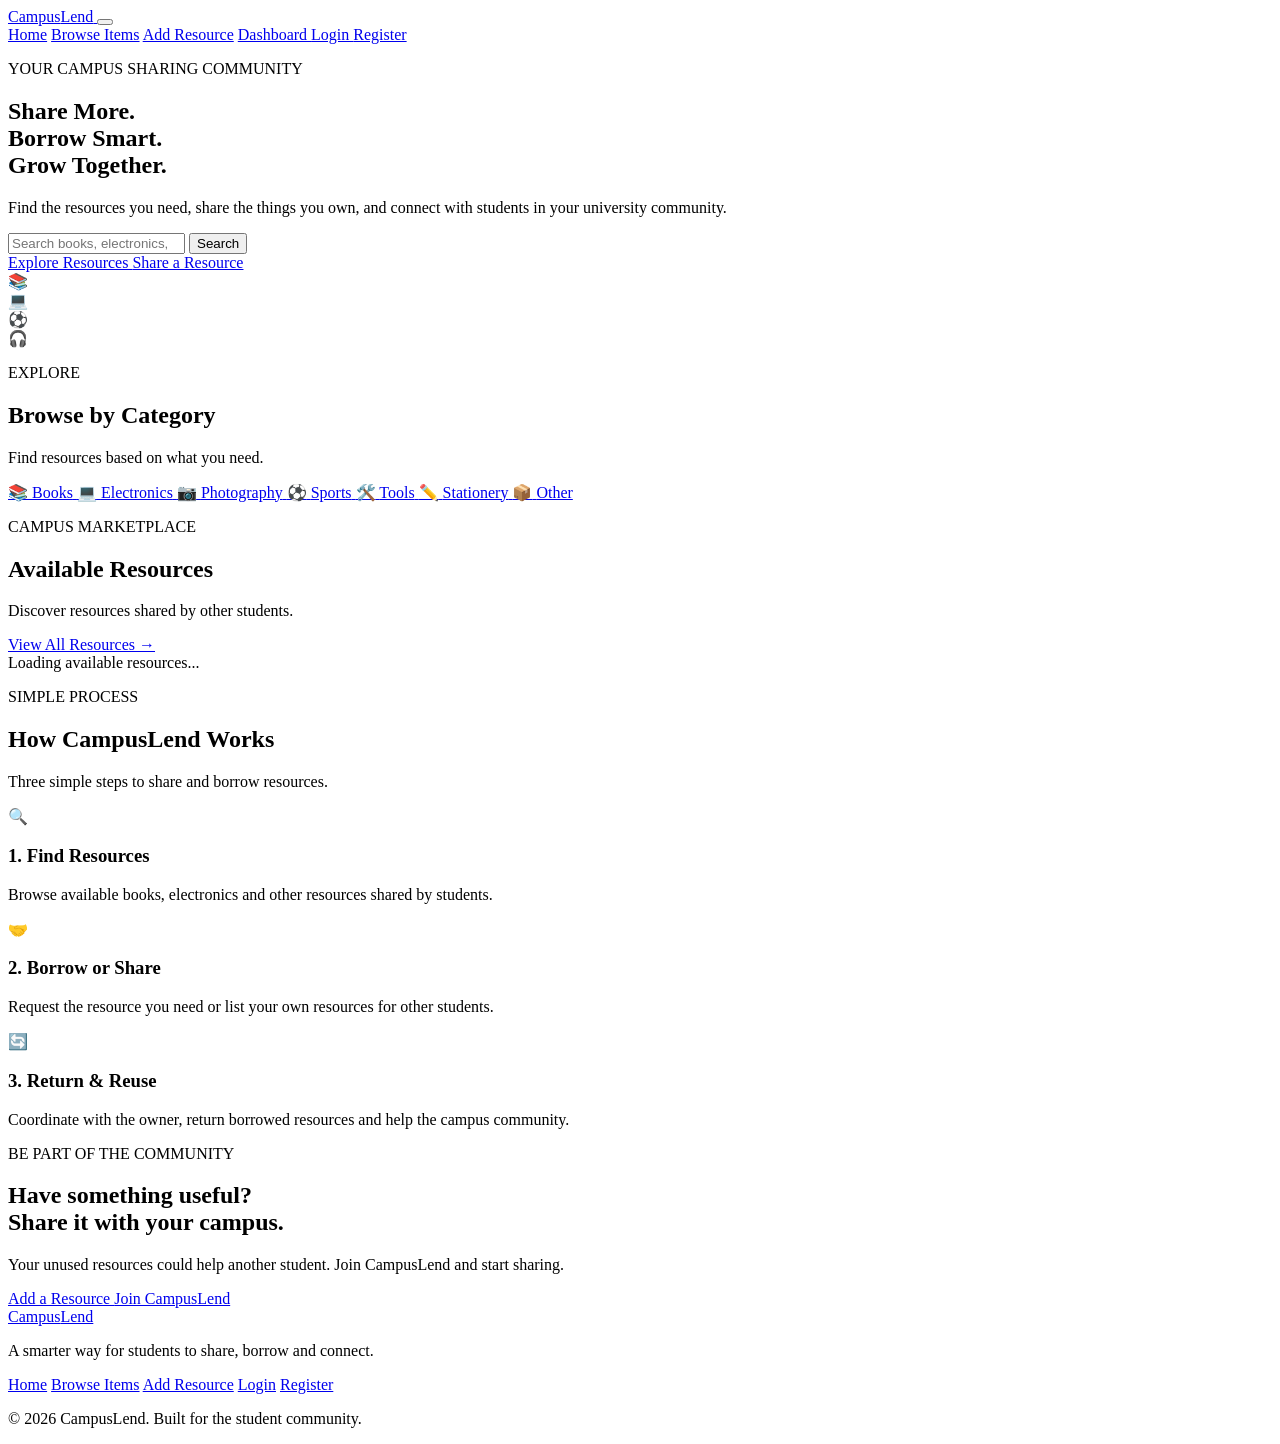
==== index.html @ 54a1d6c6 "Revamp index.html with new layout and content Updated the index.html file to enhance the layout and " ====
<!DOCTYPE html>
<html lang="en">
<head>
    <meta charset="UTF-8">
    <meta name="viewport" content="width=device-width, initial-scale=1.0">

    <title>CampusLend | Share, Borrow & Connect</title>
    <meta name="description" content="CampusLend helps university students share and borrow useful resources within their campus community.">

    <link rel="stylesheet" href="css/style.css">
    <link rel="stylesheet" href="css/home.css">
</head>

<body>

    <!-- NAVIGATION -->
    <header class="navbar">
        <div class="nav-container">

            <a href="home.html" class="logo">
                Campus<span>Lend</span>
            </a>

            <button
                class="menu-toggle"
                id="menuToggle"
                type="button"
                aria-label="Open navigation menu"
                aria-expanded="false"
                aria-controls="navLinks">
                <span></span>
                <span></span>
                <span></span>
            </button>

            <nav class="nav-links" id="navLinks">

                <a href="home.html" class="active">Home</a>

                <a href="browse.html">Browse Items</a>

                <a href="add-resource.html">Add Resource</a>

                <a href="dashboard.html" id="dashboardNavLink">
                    Dashboard
                </a>

                <a href="login.html" id="loginNavLink">
                    Login
                </a>

                <a href="register.html" id="registerNavLink">
                    Register
                </a>

                <a href="admin.html" id="adminNavLink" hidden>
                    Admin
                </a>

                <button
                    type="button"
                    id="navLogoutButton"
                    class="nav-logout"
                    hidden>
                    Logout
                </button>

            </nav>
        </div>
    </header>


    <!-- HERO SECTION -->
    <main>

        <section class="hero">

            <div class="hero-content">

                <p class="hero-label">
                    YOUR CAMPUS SHARING COMMUNITY
                </p>

                <h1>
                    Share More.<br>
                    Borrow Smart.<br>
                    <span>Grow Together.</span>
                </h1>

                <p class="hero-description">
                    Find the resources you need, share the things you own,
                    and connect with students in your university community.
                </p>

                <!-- SEARCH -->
                <form id="homeSearchForm" class="hero-search">

                    <input
                        type="search"
                        id="homeSearch"
                        placeholder="Search books, electronics, sports items..."
                        autocomplete="off"
                        aria-label="Search resources">

                    <button type="submit" id="homeSearchButton">
                        Search
                    </button>

                </form>

                <div class="hero-actions">

                    <a href="browse.html" class="primary-btn">
                        Explore Resources
                    </a>

                    <a href="add-resource.html" class="secondary-btn">
                        Share a Resource
                    </a>

                </div>

            </div>

            <div class="hero-visual" aria-hidden="true">
                <div class="hero-circle">
                    <div class="hero-emoji">📚</div>
                    <div class="floating-emoji emoji-one">💻</div>
                    <div class="floating-emoji emoji-two">⚽</div>
                    <div class="floating-emoji emoji-three">🎧</div>
                </div>
            </div>

        </section>


        <!-- CATEGORIES -->
        <section class="categories-section">

            <div class="section-heading">
                <p class="eyebrow">EXPLORE</p>
                <h2>Browse by Category</h2>
                <p>Find resources based on what you need.</p>
            </div>

            <div class="category-grid">

                <a href="browse.html?category=Books" class="category-card">
                    <span class="category-icon">📚</span>
                    <span>Books</span>
                </a>

                <a href="browse.html?category=Electronics" class="category-card">
                    <span class="category-icon">💻</span>
                    <span>Electronics</span>
                </a>

                <a href="browse.html?category=Photography" class="category-card">
                    <span class="category-icon">📷</span>
                    <span>Photography</span>
                </a>

                <a href="browse.html?category=Sports" class="category-card">
                    <span class="category-icon">⚽</span>
                    <span>Sports</span>
                </a>

                <a href="browse.html?category=Tools" class="category-card">
                    <span class="category-icon">🛠️</span>
                    <span>Tools</span>
                </a>

                <a href="browse.html?category=Stationery" class="category-card">
                    <span class="category-icon">✏️</span>
                    <span>Stationery</span>
                </a>

                <a href="browse.html?category=Other" class="category-card">
                    <span class="category-icon">📦</span>
                    <span>Other</span>
                </a>

            </div>

        </section>


        <!-- AVAILABLE RESOURCES -->
        <section class="items-section" id="availableResources">

            <div class="items-heading">

                <div class="section-heading">
                    <p class="eyebrow">CAMPUS MARKETPLACE</p>
                    <h2>Available Resources</h2>
                    <p>Discover resources shared by other students.</p>
                </div>

                <a href="browse.html" class="view-all-link">
                    View All Resources →
                </a>

            </div>

            <div id="homeItemsMessage" class="home-message">
                Loading available resources...
            </div>

            <div class="items-grid" id="homeItemsGrid">
                <!-- Resources will be loaded from Firestore by home.js -->
            </div>

            <div class="home-empty" id="homeEmptyMessage" hidden>
                <div class="empty-icon">🔎</div>
                <h3>No resources found</h3>
                <p>Try browsing all available resources.</p>
                <a href="browse.html" class="primary-btn">
                    Browse Resources
                </a>
            </div>

        </section>


        <!-- HOW IT WORKS -->
        <section class="how-section">

            <div class="section-heading">
                <p class="eyebrow">SIMPLE PROCESS</p>
                <h2>How CampusLend Works</h2>
                <p>Three simple steps to share and borrow resources.</p>
            </div>

            <div class="how-grid">

                <article class="how-card">
                    <div class="how-icon">🔍</div>
                    <h3>1. Find Resources</h3>
                    <p>
                        Browse available books, electronics and other
                        resources shared by students.
                    </p>
                </article>

                <article class="how-card">
                    <div class="how-icon">🤝</div>
                    <h3>2. Borrow or Share</h3>
                    <p>
                        Request the resource you need or list your own
                        resources for other students.
                    </p>
                </article>

                <article class="how-card">
                    <div class="how-icon">🔄</div>
                    <h3>3. Return & Reuse</h3>
                    <p>
                        Coordinate with the owner, return borrowed
                        resources and help the campus community.
                    </p>
                </article>

            </div>

        </section>


        <!-- CALL TO ACTION -->
        <section class="cta-section">

            <div class="cta-content">
                <p class="eyebrow">BE PART OF THE COMMUNITY</p>

                <h2>
                    Have something useful?<br>
                    Share it with your campus.
                </h2>

                <p>
                    Your unused resources could help another student.
                    Join CampusLend and start sharing.
                </p>

                <div class="cta-actions">

                    <a href="add-resource.html" class="cta-primary">
                        Add a Resource
                    </a>

                    <a href="register.html" class="cta-secondary">
                        Join CampusLend
                    </a>

                </div>
            </div>

        </section>

    </main>


    <!-- FOOTER -->
    <footer class="footer">

        <div class="footer-content">

            <div>
                <a href="home.html" class="footer-logo">
                    Campus<span>Lend</span>
                </a>

                <p>
                    A smarter way for students to share,
                    borrow and connect.
                </p>
            </div>

            <div class="footer-links">
                <a href="home.html">Home</a>
                <a href="browse.html">Browse Items</a>
                <a href="add-resource.html">Add Resource</a>
                <a href="login.html">Login</a>
                <a href="register.html">Register</a>
            </div>

        </div>

        <div class="footer-bottom">
            <p>© 2026 CampusLend. Built for the student community.</p>
        </div>

    </footer>


    <script type="module" src="js/home.js"></script>

</body>
</html>
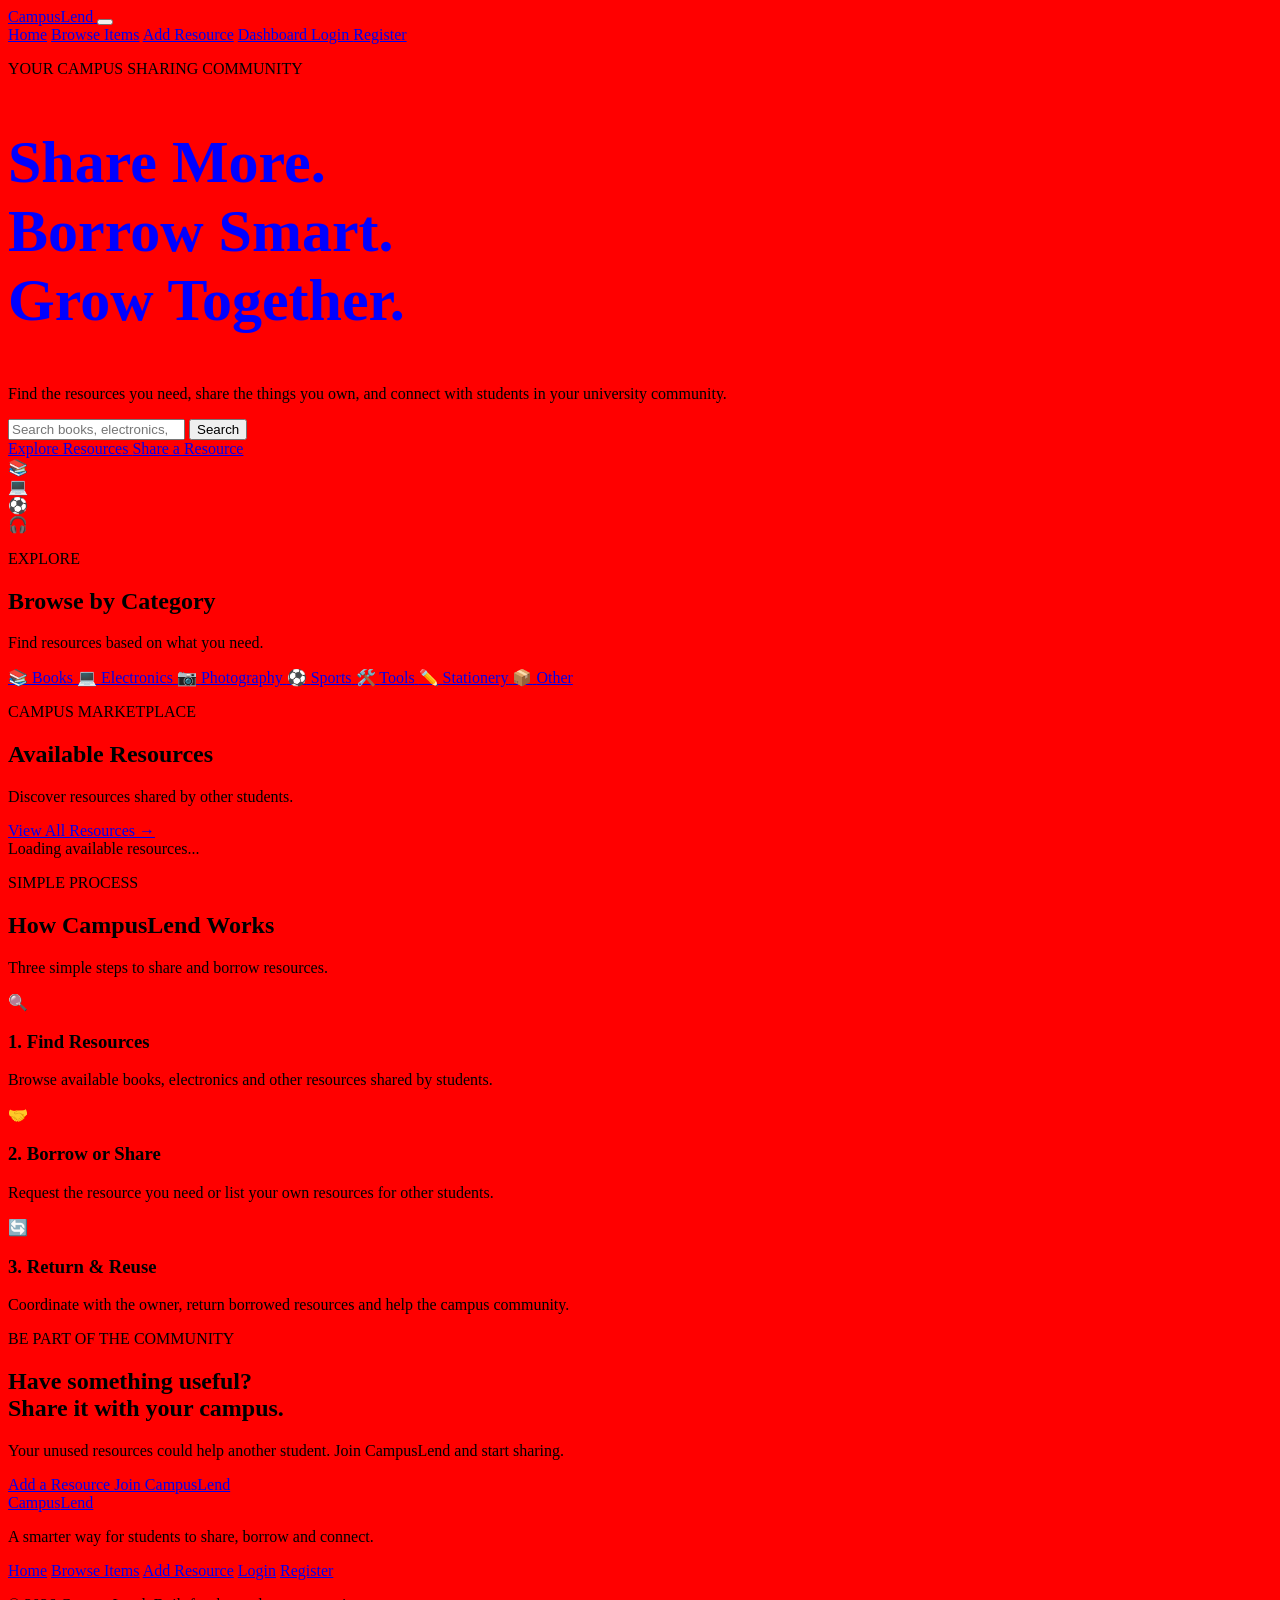
==== commit 42545fdc: "Add inline styles for body and h1 elements Added inline styles to change background color and headin" ====
--- a/index.html
+++ b/index.html
@@ -2,6 +2,16 @@
 <!DOCTYPE html>
 <html lang="en">
 <head>
+    <style>
+    body {
+        background: red !important;
+    }
+
+    h1 {
+        color: blue !important;
+        font-size: 60px !important;
+    }
+</style>
     <meta charset="UTF-8">
     <meta name="viewport" content="width=device-width, initial-scale=1.0">
 
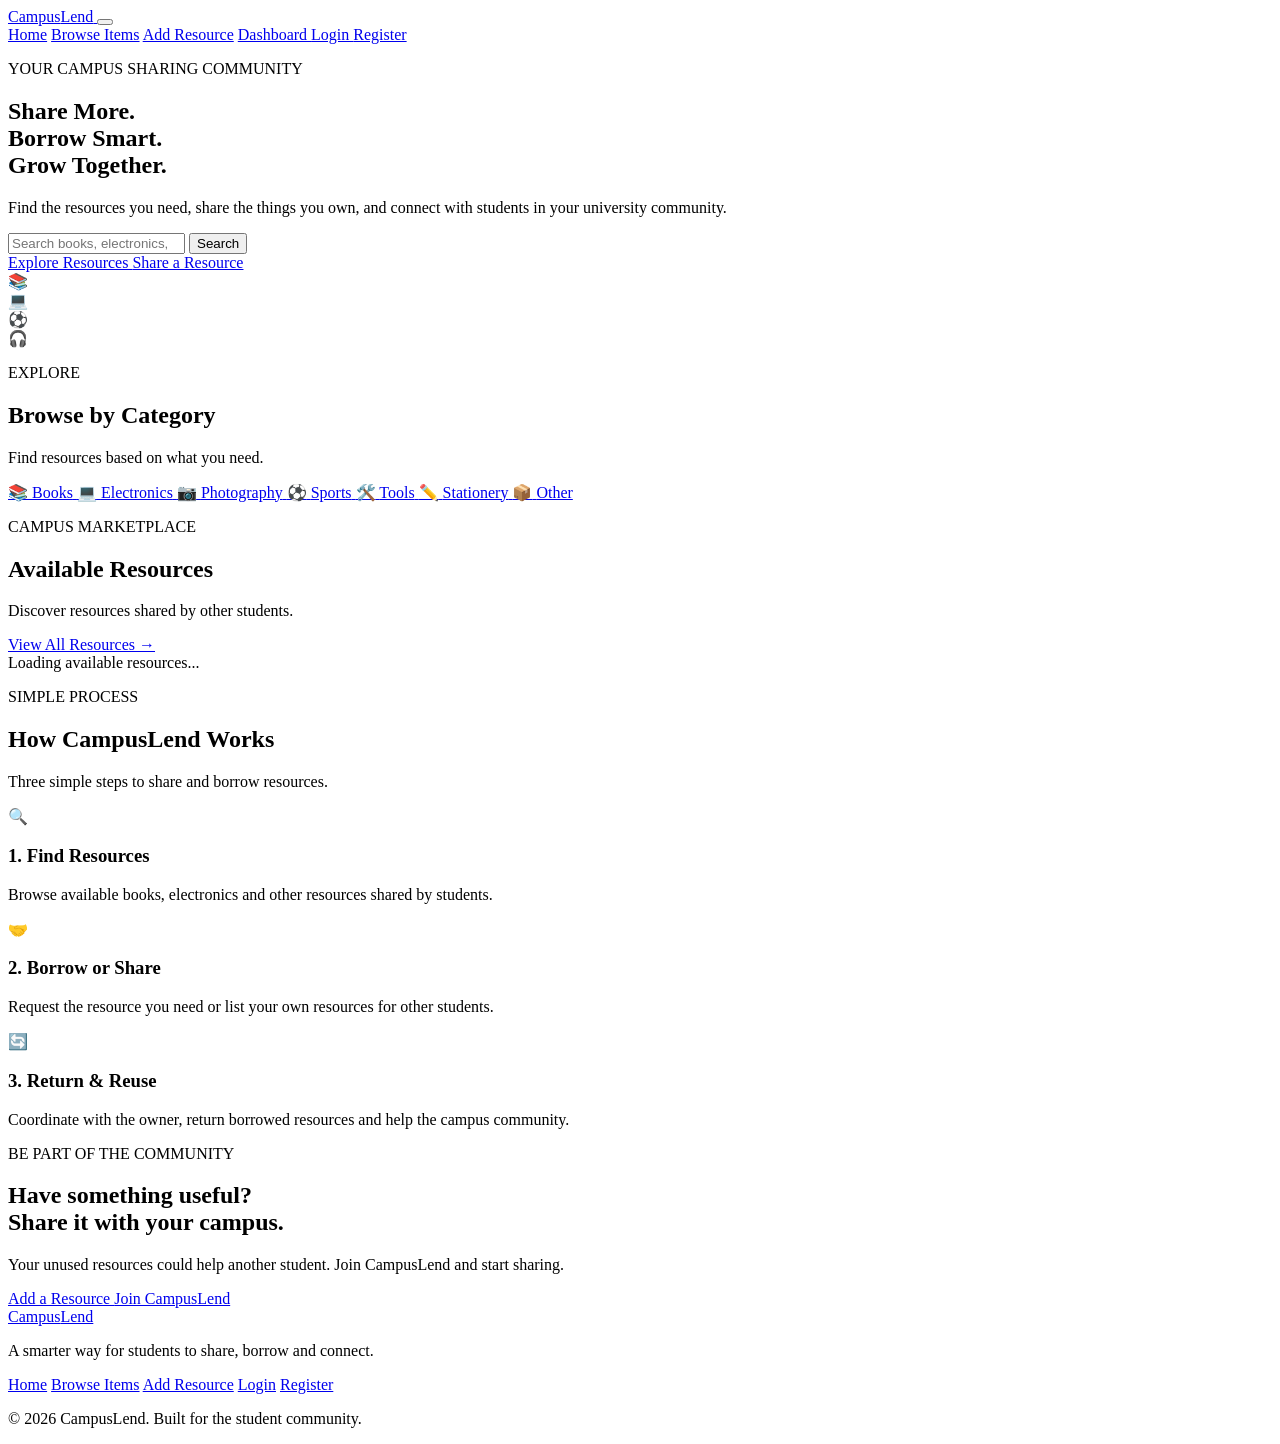
==== commit 74049865: "Update index.html" ====
--- a/index.html
+++ b/index.html
@@ -2,24 +2,14 @@
 <!DOCTYPE html>
 <html lang="en">
 <head>
-    <style>
-    body {
-        background: red !important;
-    }
-
-    h1 {
-        color: blue !important;
-        font-size: 60px !important;
-    }
-</style>
     <meta charset="UTF-8">
     <meta name="viewport" content="width=device-width, initial-scale=1.0">
 
     <title>CampusLend | Share, Borrow & Connect</title>
     <meta name="description" content="CampusLend helps university students share and borrow useful resources within their campus community.">
 
-    <link rel="stylesheet" href="css/style.css">
-    <link rel="stylesheet" href="css/home.css">
+  <link rel="stylesheet" href="css/style.css">
+  <link rel="stylesheet" href="css/home.css">
 </head>
 
 <body>
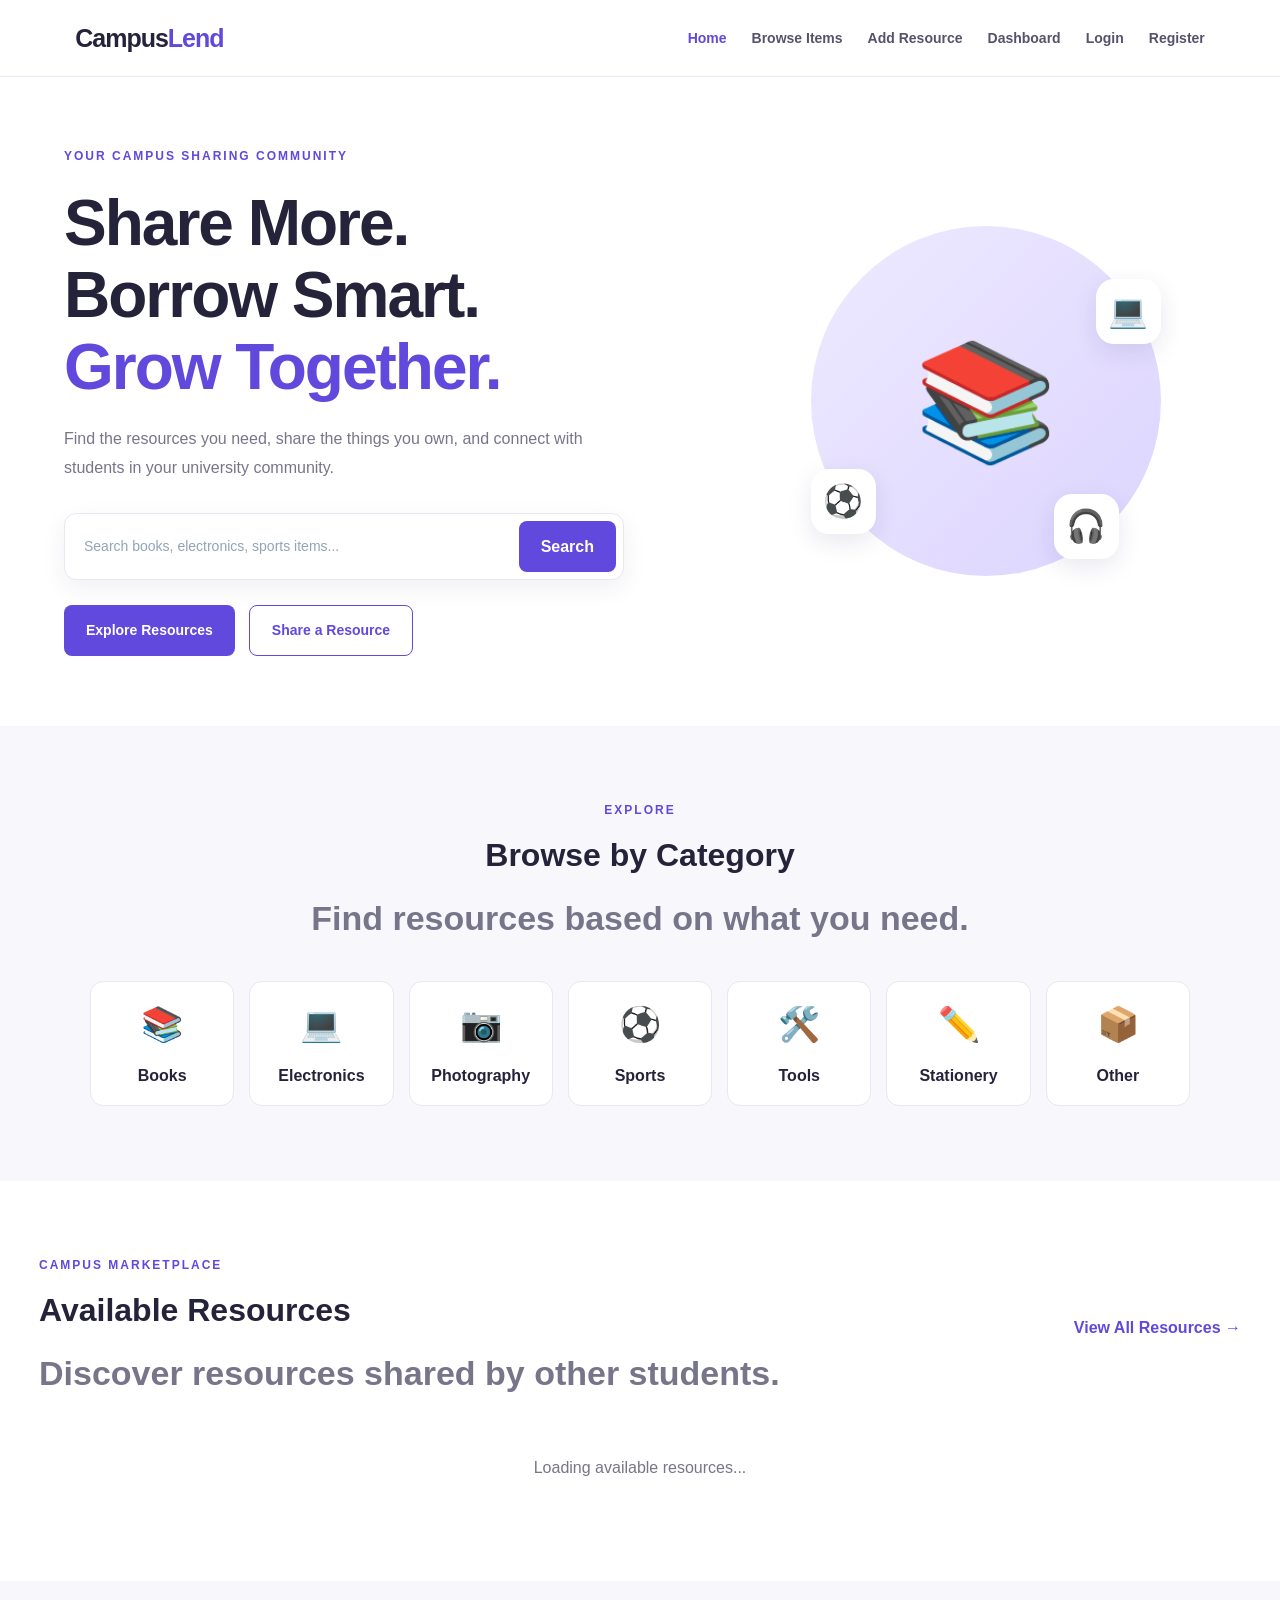
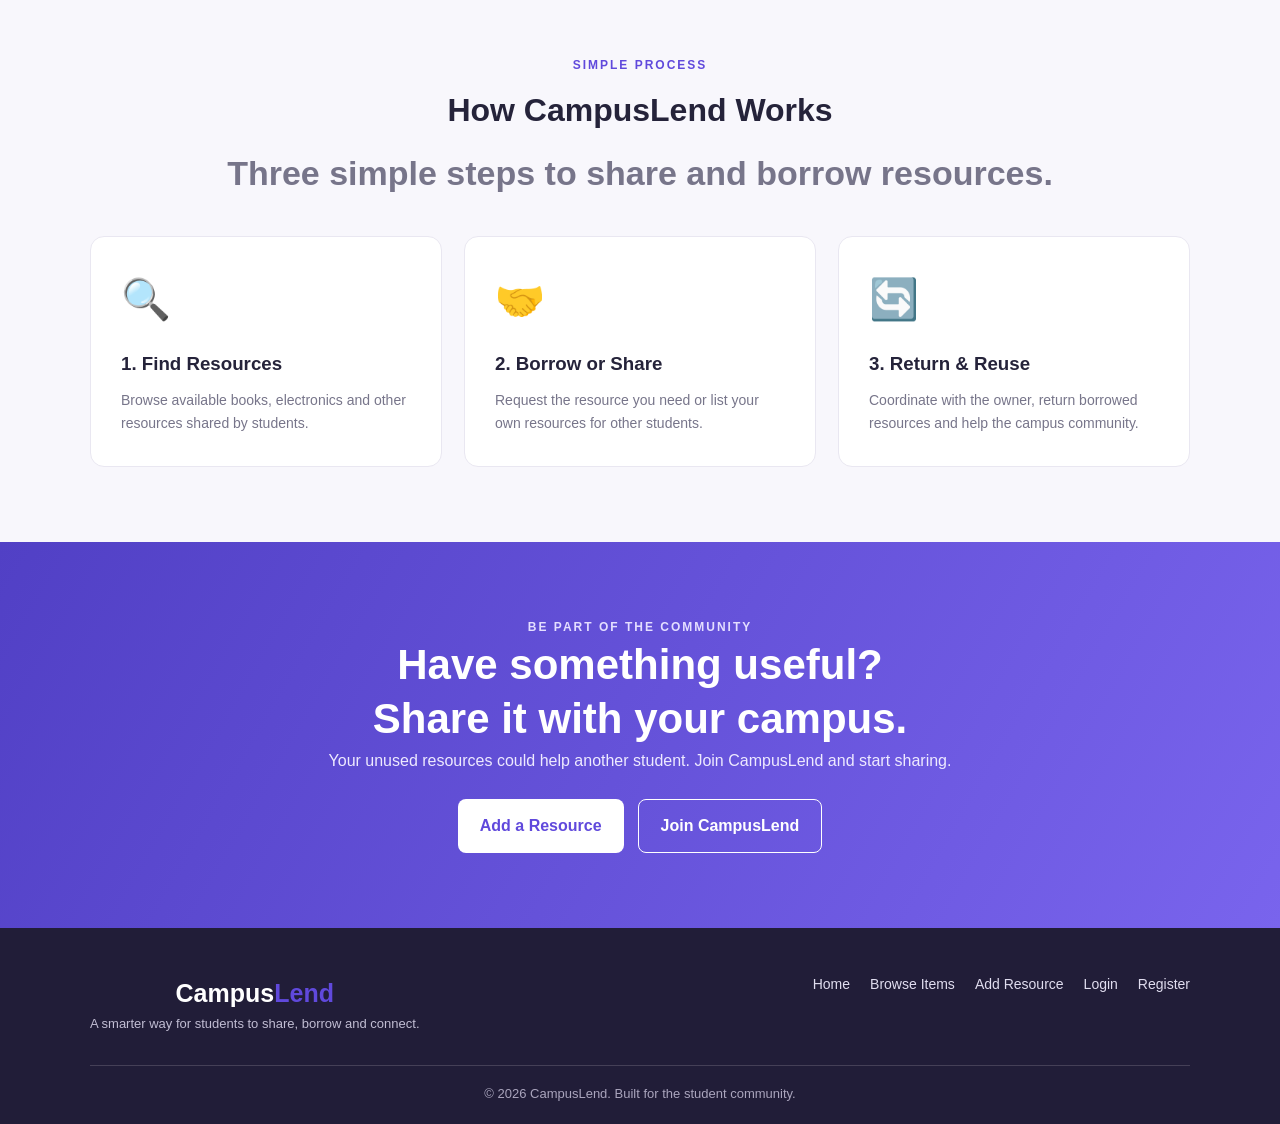
==== commit 8bf0eccc: "Update index.html" ====
--- a/index.html
+++ b/index.html
@@ -8,8 +8,8 @@
     <title>CampusLend | Share, Borrow & Connect</title>
     <meta name="description" content="CampusLend helps university students share and borrow useful resources within their campus community.">
 
-  <link rel="stylesheet" href="css/style.css">
-  <link rel="stylesheet" href="css/home.css">
+  <link rel="stylesheet" href="style.css">
+<link rel="stylesheet" href="home.css">
 </head>
 
 <body>
--- a/style.css
+++ b/style.css
@@ -0,0 +1,495 @@
+
+@import url('https://fonts.googleapis.com/css2?family=Inter:wght@400;500;600;700;800&display=swap');
+
+/* =========================
+   1. GLOBAL VARIABLES
+========================= */
+
+:root {
+    --primary: #6c4cf1;
+    --primary-dark: #5035ce;
+    --primary-light: #eeeaff;
+
+    --secondary: #0f172a;
+    --text: #1e293b;
+    --muted: #64748b;
+
+    --background: #f8fafc;
+    --white: #ffffff;
+
+    --border: #e2e8f0;
+
+    --success: #16a34a;
+    --success-light: #dcfce7;
+
+    --danger: #dc2626;
+    --danger-light: #fee2e2;
+
+    --warning: #d97706;
+    --warning-light: #fef3c7;
+
+    --shadow-sm: 0 2px 8px rgba(15, 23, 42, 0.05);
+    --shadow-md: 0 8px 24px rgba(15, 23, 42, 0.08);
+    --shadow-lg: 0 15px 40px rgba(15, 23, 42, 0.12);
+
+    --radius-sm: 8px;
+    --radius-md: 12px;
+    --radius-lg: 18px;
+}
+
+/* =========================
+   2. RESET
+========================= */
+
+* {
+    margin: 0;
+    padding: 0;
+    box-sizing: border-box;
+}
+
+html {
+    scroll-behavior: smooth;
+    -webkit-text-size-adjust: 100%;
+}
+
+body {
+    font-family: 'Inter', Arial, sans-serif;
+    background: var(--background);
+    color: var(--text);
+    line-height: 1.6;
+    min-height: 100vh;
+}
+
+button,
+input,
+select,
+textarea {
+    font: inherit;
+}
+
+button {
+    cursor: pointer;
+}
+
+a {
+    color: inherit;
+    text-decoration: none;
+}
+
+img {
+    max-width: 100%;
+    display: block;
+}
+
+ul,
+ol {
+    list-style: none;
+}
+
+/* =========================
+   3. COMMON CONTAINERS
+========================= */
+
+.container {
+    width: min(1200px, 92%);
+    margin: 0 auto;
+}
+
+.page-container {
+    width: min(1100px, 92%);
+    margin: 0 auto;
+}
+
+.section {
+    padding: 60px 0;
+}
+
+.section-heading {
+    font-size: clamp(24px, 4vw, 34px);
+    font-weight: 800;
+    color: var(--secondary);
+    margin-bottom: 12px;
+}
+
+.section-description {
+    color: var(--muted);
+    font-size: 15px;
+}
+
+/* =========================
+   4. COMMON NAVBAR
+========================= */
+
+.navbar {
+    width: 100%;
+    background: var(--white);
+    border-bottom: 1px solid var(--border);
+    position: sticky;
+    top: 0;
+    z-index: 1000;
+}
+
+.nav-container {
+    width: min(1200px, 92%);
+    min-height: 76px;
+    margin: 0 auto;
+
+    display: flex;
+    align-items: center;
+    justify-content: space-between;
+    gap: 20px;
+}
+
+.logo {
+    font-size: 25px;
+    font-weight: 800;
+    color: var(--primary);
+    letter-spacing: -1px;
+}
+
+.nav-links {
+    display: flex;
+    align-items: center;
+    gap: 24px;
+}
+
+.nav-links a {
+    font-size: 14px;
+    font-weight: 600;
+    color: var(--text);
+    transition: color 0.2s ease;
+}
+
+.nav-links a:hover {
+    color: var(--primary);
+}
+
+.nav-links a.active {
+    color: var(--primary);
+}
+
+.menu-toggle {
+    display: none;
+    border: none;
+    background: transparent;
+    font-size: 26px;
+    color: var(--secondary);
+}
+
+/* =========================
+   5. BUTTONS
+========================= */
+
+.primary-btn,
+.primary-button {
+    display: inline-flex;
+    align-items: center;
+    justify-content: center;
+    gap: 8px;
+
+    padding: 12px 22px;
+    border: none;
+    border-radius: var(--radius-sm);
+
+    background: var(--primary);
+    color: var(--white);
+
+    font-size: 14px;
+    font-weight: 700;
+
+    transition: 0.2s ease;
+}
+
+.primary-btn:hover,
+.primary-button:hover {
+    background: var(--primary-dark);
+    transform: translateY(-2px);
+}
+
+.secondary-btn,
+.secondary-button {
+    display: inline-flex;
+    align-items: center;
+    justify-content: center;
+
+    padding: 11px 20px;
+    border: 1px solid var(--border);
+    border-radius: var(--radius-sm);
+
+    background: var(--white);
+    color: var(--text);
+
+    font-size: 14px;
+    font-weight: 600;
+
+    transition: 0.2s ease;
+}
+
+.secondary-btn:hover,
+.secondary-button:hover {
+    border-color: var(--primary);
+    color: var(--primary);
+}
+
+.danger-btn {
+    background: var(--danger);
+    color: var(--white);
+    border: none;
+    border-radius: var(--radius-sm);
+    padding: 10px 16px;
+    font-weight: 600;
+}
+
+.success-btn {
+    background: var(--success);
+    color: var(--white);
+    border: none;
+    border-radius: var(--radius-sm);
+    padding: 10px 16px;
+    font-weight: 600;
+}
+
+/* =========================
+   6. COMMON CARDS
+========================= */
+
+.card {
+    background: var(--white);
+    border: 1px solid var(--border);
+    border-radius: var(--radius-lg);
+    padding: 24px;
+    box-shadow: var(--shadow-sm);
+}
+
+.card:hover {
+    box-shadow: var(--shadow-md);
+}
+
+/* =========================
+   7. FORMS
+========================= */
+
+.form-group {
+    display: flex;
+    flex-direction: column;
+    gap: 8px;
+    margin-bottom: 18px;
+}
+
+.form-group label {
+    font-size: 14px;
+    font-weight: 600;
+    color: var(--secondary);
+}
+
+input,
+select,
+textarea {
+    width: 100%;
+    padding: 12px 14px;
+
+    border: 1px solid var(--border);
+    border-radius: var(--radius-sm);
+
+    background: var(--white);
+    color: var(--text);
+
+    font-size: 14px;
+    outline: none;
+
+    transition: border-color 0.2s ease, box-shadow 0.2s ease;
+}
+
+input:focus,
+select:focus,
+textarea:focus {
+    border-color: var(--primary);
+    box-shadow: 0 0 0 3px rgba(108, 76, 241, 0.12);
+}
+
+textarea {
+    resize: vertical;
+    min-height: 110px;
+}
+
+input::placeholder,
+textarea::placeholder {
+    color: #94a3b8;
+}
+
+/* =========================
+   8. MESSAGES
+========================= */
+
+.form-message,
+#formMessage,
+#message {
+    font-size: 14px;
+    margin-top: 12px;
+}
+
+.success,
+.success-message {
+    color: var(--success);
+}
+
+.error,
+.error-message {
+    color: var(--danger);
+}
+
+.info-message {
+    color: var(--primary);
+}
+
+/* =========================
+   9. STATUS BADGES
+========================= */
+
+.status,
+.status-badge {
+    display: inline-flex;
+    align-items: center;
+    padding: 5px 11px;
+    border-radius: 30px;
+    font-size: 12px;
+    font-weight: 700;
+}
+
+.status-pending {
+    background: var(--warning-light);
+    color: var(--warning);
+}
+
+.status-approved,
+.status-returned {
+    background: var(--success-light);
+    color: var(--success);
+}
+
+.status-rejected {
+    background: var(--danger-light);
+    color: var(--danger);
+}
+
+/* =========================
+   10. TABLES
+========================= */
+
+.table-container {
+    width: 100%;
+    overflow-x: auto;
+}
+
+table {
+    width: 100%;
+    border-collapse: collapse;
+    background: var(--white);
+}
+
+th,
+td {
+    padding: 14px 16px;
+    border-bottom: 1px solid var(--border);
+    text-align: left;
+    font-size: 13px;
+}
+
+th {
+    background: #f8fafc;
+    color: var(--secondary);
+    font-weight: 700;
+}
+
+td {
+    color: var(--muted);
+}
+
+/* =========================
+   11. COMMON FOOTER
+========================= */
+
+.footer {
+    background: #0f172a;
+    color: #cbd5e1;
+    padding: 30px 5%;
+    text-align: center;
+    margin-top: 60px;
+}
+
+.footer p {
+    font-size: 13px;
+}
+
+/* =========================
+   12. RESPONSIVE
+========================= */
+
+@media (max-width: 768px) {
+    .nav-container {
+        min-height: 66px;
+    }
+
+    .menu-toggle {
+        display: block;
+    }
+
+    .nav-links {
+        display: none;
+        position: absolute;
+        top: 66px;
+        left: 0;
+        width: 100%;
+
+        flex-direction: column;
+        align-items: stretch;
+        gap: 0;
+
+        background: var(--white);
+        border-bottom: 1px solid var(--border);
+        box-shadow: var(--shadow-md);
+        padding: 10px 5%;
+    }
+
+    .nav-links.open {
+        display: flex;
+    }
+
+    .nav-links a {
+        padding: 13px 5px;
+        border-bottom: 1px solid #f1f5f9;
+    }
+
+    .section {
+        padding: 40px 0;
+    }
+
+    .card {
+        padding: 18px;
+    }
+
+    .container,
+    .page-container {
+        width: 94%;
+    }
+
+    .table-container {
+        overflow-x: auto;
+    }
+}
+
+@media (max-width: 480px) {
+    .logo {
+        font-size: 22px;
+    }
+
+    .primary-btn,
+    .secondary-btn {
+        padding: 11px 16px;
+        font-size: 13px;
+    }
+
+    .section-heading {
+        font-size: 24px;
+    }
+}
--- a/home.css
+++ b/home.css
@@ -0,0 +1,705 @@
+
+/* =====================================
+   CAMPUSLEND HOME PAGE - COMPLETE CSS
+===================================== */
+
+:root {
+    --home-primary: #6049dc;
+    --home-primary-dark: #4933bd;
+    --home-text: #25233a;
+    --home-muted: #77758a;
+    --home-bg: #f8f7fc;
+    --home-white: #ffffff;
+    --home-border: #e9e7f1;
+}
+
+* {
+    box-sizing: border-box;
+}
+
+body {
+    margin: 0;
+    font-family: Inter, Arial, sans-serif;
+    color: var(--home-text);
+    background: var(--home-white);
+}
+
+a {
+    text-decoration: none;
+}
+
+/* NAVIGATION */
+
+.navbar {
+    position: sticky;
+    top: 0;
+    z-index: 1000;
+    width: 100%;
+    background: #fff;
+    border-bottom: 1px solid var(--home-border);
+}
+
+.nav-container {
+    max-width: 1200px;
+    min-height: 76px;
+    margin: auto;
+    padding: 0 24px;
+    display: flex;
+    justify-content: space-between;
+    align-items: center;
+}
+
+.logo,
+.footer-logo {
+    color: var(--home-text);
+    font-size: 25px;
+    font-weight: 800;
+}
+
+.logo span,
+.footer-logo span {
+    color: var(--home-primary);
+}
+
+.nav-links {
+    display: flex;
+    align-items: center;
+    gap: 25px;
+}
+
+.nav-links a {
+    color: #55536b;
+    font-size: 14px;
+    font-weight: 600;
+}
+
+.nav-links a:hover,
+.nav-links a.active {
+    color: var(--home-primary);
+}
+
+.nav-links a[hidden],
+.nav-links button[hidden] {
+    display: none !important;
+}
+
+.nav-logout {
+    padding: 10px 17px;
+    background: var(--home-primary);
+    color: white;
+    border: none;
+    border-radius: 8px;
+    cursor: pointer;
+}
+
+.menu-toggle {
+    display: none;
+    background: none;
+    border: 0;
+    padding: 8px;
+    cursor: pointer;
+}
+
+.menu-toggle span {
+    display: block;
+    width: 25px;
+    height: 3px;
+    background: var(--home-text);
+    margin: 5px 0;
+    border-radius: 5px;
+}
+
+/* HERO */
+
+.hero {
+    max-width: 1200px;
+    min-height: 540px;
+    margin: auto;
+    padding: 70px 24px;
+    display: flex;
+    align-items: center;
+    justify-content: space-between;
+    gap: 50px;
+}
+
+.hero-content {
+    flex: 1;
+    min-width: 0;
+}
+
+.hero-label,
+.eyebrow {
+    color: var(--home-primary);
+    font-size: 12px;
+    font-weight: 800;
+    letter-spacing: 2px;
+}
+
+.hero h1 {
+    font-size: clamp(42px, 5vw, 65px);
+    line-height: 1.12;
+    margin: 22px 0;
+    letter-spacing: -2px;
+}
+
+.hero h1 span {
+    color: var(--home-primary);
+}
+
+.hero-description {
+    max-width: 540px;
+    color: var(--home-muted);
+    line-height: 1.8;
+    font-size: 16px;
+}
+
+.hero-search {
+    display: flex;
+    max-width: 560px;
+    margin-top: 30px;
+    padding: 7px;
+    background: white;
+    border: 1px solid var(--home-border);
+    border-radius: 12px;
+    box-shadow: 0 8px 25px rgba(40, 30, 90, 0.07);
+}
+
+.hero-search input {
+    flex: 1;
+    min-width: 0;
+    border: none;
+    outline: none;
+    padding: 12px;
+    font-size: 14px;
+    box-shadow: none;
+}
+
+.hero-search input:focus {
+    border: none;
+    box-shadow: none;
+}
+
+.hero-search button,
+.primary-btn {
+    background: var(--home-primary);
+    color: white;
+    border: none;
+    border-radius: 8px;
+    padding: 13px 22px;
+    font-weight: 700;
+    cursor: pointer;
+    display: inline-flex;
+    justify-content: center;
+    align-items: center;
+}
+
+.hero-search button:hover,
+.primary-btn:hover {
+    background: var(--home-primary-dark);
+}
+
+.hero-actions,
+.cta-actions {
+    display: flex;
+    flex-wrap: wrap;
+    gap: 14px;
+    margin-top: 25px;
+}
+
+.secondary-btn {
+    display: inline-flex;
+    align-items: center;
+    justify-content: center;
+    color: var(--home-primary);
+    border: 1px solid var(--home-primary);
+    border-radius: 8px;
+    padding: 13px 22px;
+    font-weight: 700;
+}
+
+.secondary-btn:hover {
+    background: #f0edff;
+}
+
+.hero-visual {
+    flex: 0 0 40%;
+    display: flex;
+    justify-content: center;
+}
+
+.hero-circle {
+    width: min(350px, 100%);
+    aspect-ratio: 1;
+    position: relative;
+    border-radius: 50%;
+    background: linear-gradient(135deg, #eeeaff, #dcd4ff);
+    display: grid;
+    place-items: center;
+}
+
+.hero-emoji {
+    font-size: 115px;
+}
+
+.floating-emoji {
+    position: absolute;
+    width: 65px;
+    height: 65px;
+    border-radius: 18px;
+    background: white;
+    box-shadow: 0 8px 25px rgba(40, 30, 90, 0.1);
+    display: grid;
+    place-items: center;
+    font-size: 32px;
+}
+
+.emoji-one {
+    top: 15%;
+    right: 0;
+}
+
+.emoji-two {
+    bottom: 12%;
+    left: 0;
+}
+
+.emoji-three {
+    bottom: 5%;
+    right: 12%;
+}
+
+/* CATEGORIES */
+
+.categories-section,
+.items-section,
+.how-section {
+    padding: 75px 24px;
+}
+
+.categories-section,
+.how-section {
+    background: var(--home-bg);
+}
+
+.section-heading {
+    text-align: center;
+    margin-bottom: 35px;
+}
+
+.section-heading h2,
+.items-heading h2 {
+    font-size: 32px;
+    margin: 10px 0;
+    color: var(--home-text);
+}
+
+.section-heading > p:last-child {
+    color: var(--home-muted);
+}
+
+.category-grid {
+    max-width: 1100px;
+    margin: auto;
+    display: grid;
+    grid-template-columns: repeat(7, minmax(0, 1fr));
+    gap: 15px;
+}
+
+.category-card {
+    min-height: 125px;
+    background: white;
+    border: 1px solid var(--home-border);
+    border-radius: 13px;
+    display: flex;
+    flex-direction: column;
+    justify-content: center;
+    align-items: center;
+    gap: 12px;
+    color: var(--home-text);
+    font-weight: 700;
+    transition: transform .2s, box-shadow .2s;
+}
+
+.category-card:hover {
+    transform: translateY(-5px);
+    box-shadow: 0 10px 25px rgba(40, 30, 90, .08);
+}
+
+.category-icon {
+    font-size: 34px;
+}
+
+/* AVAILABLE RESOURCES */
+
+.items-section {
+    max-width: 1250px;
+    margin: auto;
+}
+
+.items-heading {
+    display: flex;
+    justify-content: space-between;
+    align-items: center;
+    gap: 20px;
+    margin-bottom: 30px;
+}
+
+.items-heading .section-heading {
+    text-align: left;
+    margin: 0;
+}
+
+.view-all-link {
+    color: var(--home-primary);
+    font-weight: 700;
+}
+
+.items-grid {
+    display: grid;
+    grid-template-columns: repeat(4, minmax(0, 1fr));
+    gap: 22px;
+}
+
+.item-card {
+    overflow: hidden;
+    background: white;
+    border: 1px solid var(--home-border);
+    border-radius: 14px;
+    box-shadow: 0 5px 18px rgba(40, 30, 90, .04);
+    transition: transform .2s, box-shadow .2s;
+    min-width: 0;
+}
+
+.item-card:hover {
+    transform: translateY(-5px);
+    box-shadow: 0 12px 28px rgba(40, 30, 90, .09);
+}
+
+.item-image {
+    height: 155px;
+    background: #f0edff;
+    display: grid;
+    place-items: center;
+    font-size: 65px;
+}
+
+.item-content {
+    padding: 19px;
+}
+
+.item-category {
+    display: inline-block;
+    color: var(--home-primary);
+    background: #f0edff;
+    border-radius: 20px;
+    padding: 5px 11px;
+    font-size: 11px;
+    font-weight: 700;
+}
+
+.item-content h3 {
+    margin: 13px 0 8px;
+    font-size: 18px;
+}
+
+.item-content p {
+    color: var(--home-muted);
+    font-size: 13px;
+    line-height: 1.6;
+}
+
+.item-meta,
+.item-owner {
+    color: var(--home-muted);
+    font-size: 12px;
+    margin-top: 12px;
+}
+
+.borrow-btn {
+    display: block;
+    text-align: center;
+    background: var(--home-primary);
+    color: white;
+    padding: 11px;
+    border-radius: 8px;
+    margin-top: 17px;
+    font-size: 13px;
+    font-weight: 700;
+}
+
+.borrow-btn:hover {
+    background: var(--home-primary-dark);
+}
+
+.home-message,
+.home-empty {
+    text-align: center;
+    color: var(--home-muted);
+    padding: 25px;
+}
+
+.home-empty[hidden] {
+    display: none !important;
+}
+
+.empty-icon {
+    font-size: 45px;
+}
+
+/* HOW IT WORKS */
+
+.how-grid {
+    max-width: 1100px;
+    margin: auto;
+    display: grid;
+    grid-template-columns: repeat(3, minmax(0, 1fr));
+    gap: 22px;
+}
+
+.how-card {
+    background: white;
+    padding: 30px;
+    border: 1px solid var(--home-border);
+    border-radius: 14px;
+}
+
+.how-icon {
+    font-size: 40px;
+}
+
+.how-card h3 {
+    margin: 18px 0 10px;
+}
+
+.how-card p {
+    color: var(--home-muted);
+    line-height: 1.7;
+    font-size: 14px;
+}
+
+/* CTA */
+
+.cta-section {
+    padding: 75px 24px;
+    background: linear-gradient(120deg, #5140c5, #7964ed);
+    color: white;
+    text-align: center;
+}
+
+.cta-content {
+    max-width: 750px;
+    margin: auto;
+}
+
+.cta-section .eyebrow {
+    color: #e4deff;
+}
+
+.cta-section h2 {
+    font-size: clamp(28px, 4vw, 42px);
+    line-height: 1.3;
+    color: white;
+}
+
+.cta-section p {
+    color: #eeeaff;
+    line-height: 1.7;
+}
+
+.cta-actions {
+    justify-content: center;
+}
+
+.cta-primary,
+.cta-secondary {
+    display: inline-flex;
+    align-items: center;
+    justify-content: center;
+    padding: 13px 22px;
+    border-radius: 8px;
+    font-weight: 700;
+}
+
+.cta-primary {
+    background: white;
+    color: var(--home-primary);
+}
+
+.cta-secondary {
+    border: 1px solid white;
+    color: white;
+}
+
+/* FOOTER */
+
+.footer {
+    background: #211d38;
+    color: white;
+    padding: 45px 24px 20px;
+    margin-top: 0;
+}
+
+.footer-content {
+    max-width: 1100px;
+    margin: auto;
+    display: flex;
+    justify-content: space-between;
+    gap: 30px;
+}
+
+.footer-logo {
+    color: white;
+}
+
+.footer-content p {
+    color: #c1bdd3;
+    max-width: 350px;
+    line-height: 1.7;
+}
+
+.footer-links {
+    display: flex;
+    flex-wrap: wrap;
+    gap: 20px;
+    align-content: flex-start;
+}
+
+.footer-links a {
+    color: #e0ddef;
+    font-size: 14px;
+}
+
+.footer-bottom {
+    max-width: 1100px;
+    margin: 30px auto 0;
+    padding-top: 18px;
+    border-top: 1px solid #454057;
+    color: #aaa5bd;
+    font-size: 12px;
+}
+
+/* TABLET */
+
+@media (max-width: 950px) {
+    .category-grid {
+        grid-template-columns: repeat(4, 1fr);
+    }
+
+    .items-grid {
+        grid-template-columns: repeat(2, minmax(0, 1fr));
+    }
+
+    .hero {
+        min-height: auto;
+    }
+}
+
+/* MOBILE */
+
+@media (max-width: 700px) {
+    .nav-container {
+        min-height: 65px;
+    }
+
+    .menu-toggle {
+        display: block;
+    }
+
+    .nav-links {
+        display: none;
+        position: absolute;
+        top: 65px;
+        left: 0;
+        right: 0;
+        padding: 18px 24px;
+        background: white;
+        border-bottom: 1px solid var(--home-border);
+        box-shadow: 0 10px 20px rgba(0, 0, 0, .06);
+        flex-direction: column;
+        align-items: stretch;
+        gap: 0;
+    }
+
+    /* Supports both class names used by menu scripts */
+    .nav-links.show,
+    .nav-links.open {
+        display: flex;
+    }
+
+    .nav-links a,
+    .nav-links button {
+        padding: 13px 5px;
+        text-align: left;
+    }
+
+    .hero {
+        flex-direction: column;
+        text-align: center;
+        padding: 55px 20px;
+    }
+
+    .hero-description {
+        margin: auto;
+    }
+
+    .hero-search {
+        margin-left: auto;
+        margin-right: auto;
+    }
+
+    .hero-actions {
+        justify-content: center;
+    }
+
+    .hero-visual {
+        width: 100%;
+    }
+
+    .hero-circle {
+        max-width: 270px;
+    }
+
+    .hero-emoji {
+        font-size: 85px;
+    }
+
+    .category-grid {
+        grid-template-columns: repeat(2, 1fr);
+    }
+
+    .items-heading {
+        flex-direction: column;
+        align-items: flex-start;
+    }
+
+    .how-grid {
+        grid-template-columns: 1fr;
+    }
+
+    .footer-content {
+        flex-direction: column;
+    }
+}
+
+/* SMALL MOBILE */
+
+@media (max-width: 420px) {
+    .items-grid {
+        grid-template-columns: 1fr;
+    }
+
+    .hero-search {
+        flex-direction: column;
+        gap: 7px;
+    }
+
+    .hero-search button {
+        width: 100%;
+    }
+
+    .section-heading h2,
+    .items-heading h2 {
+        font-size: 26px;
+    }
+}
+
